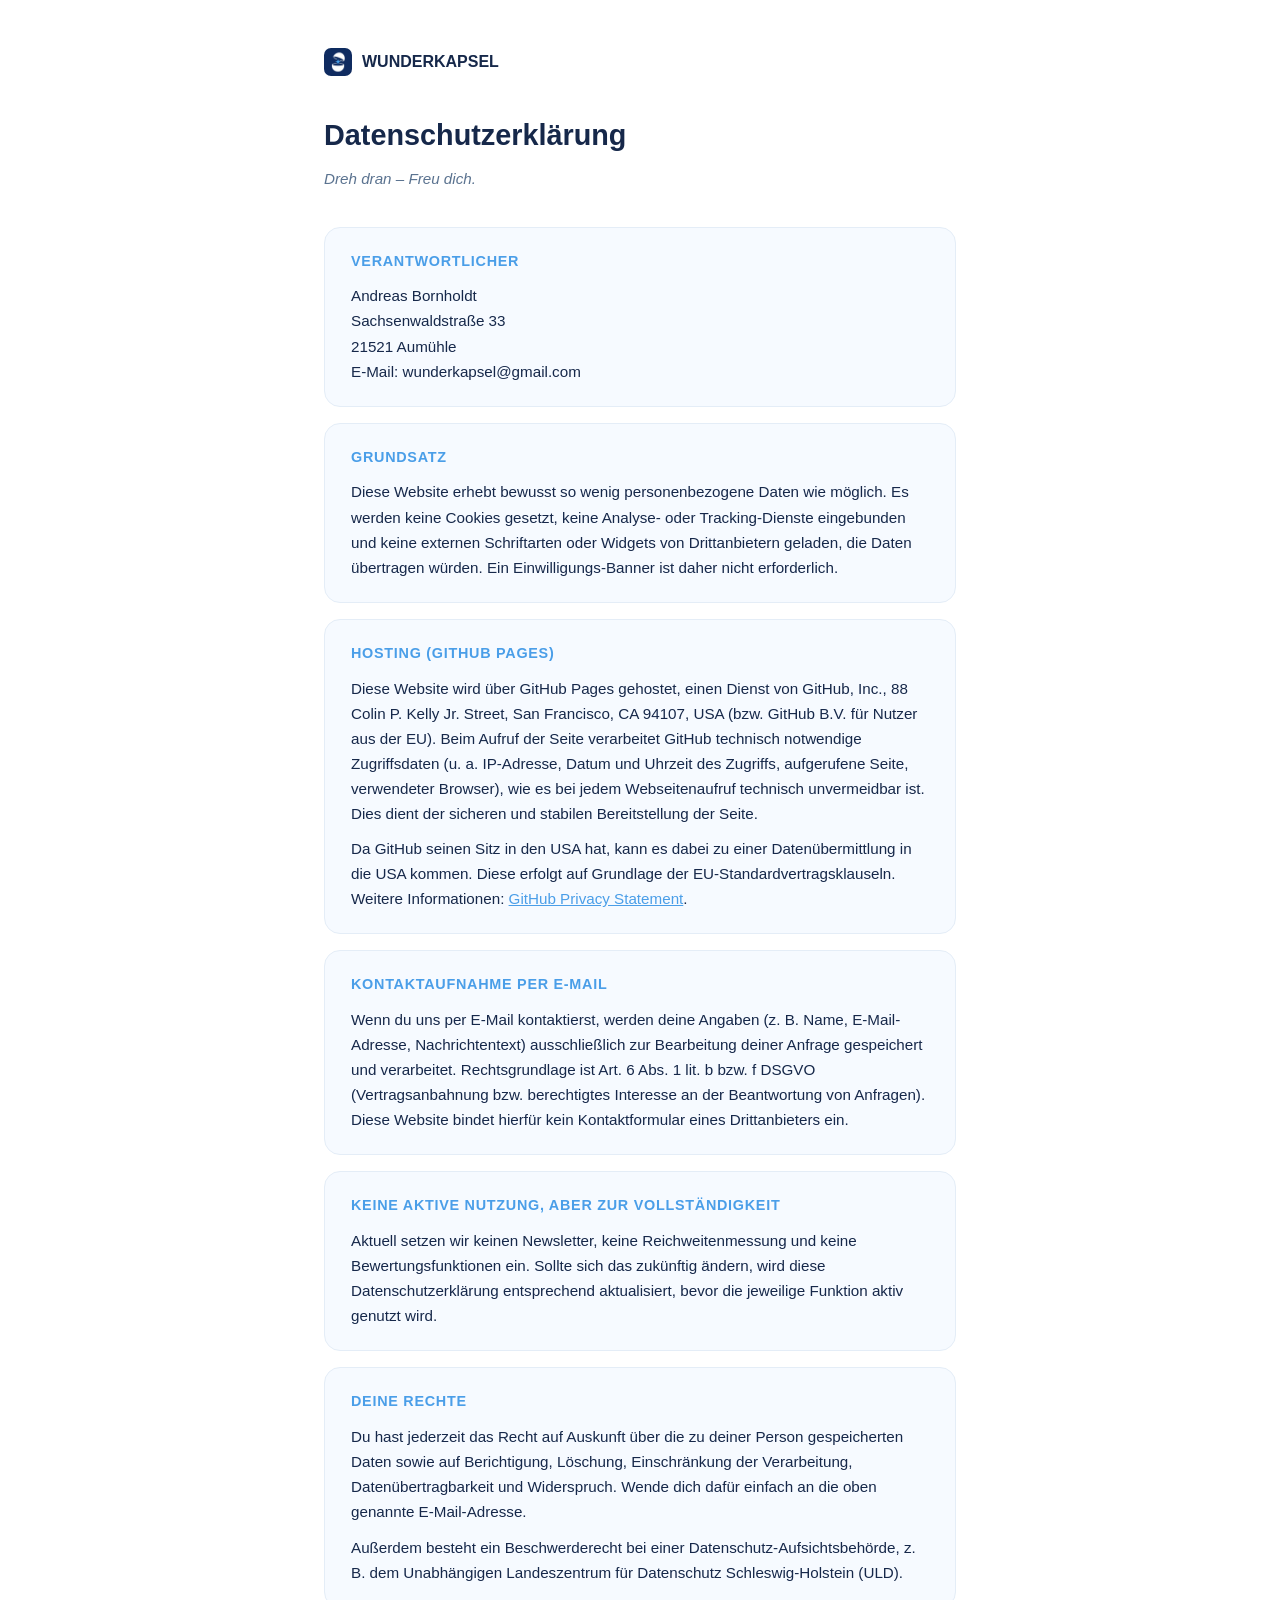
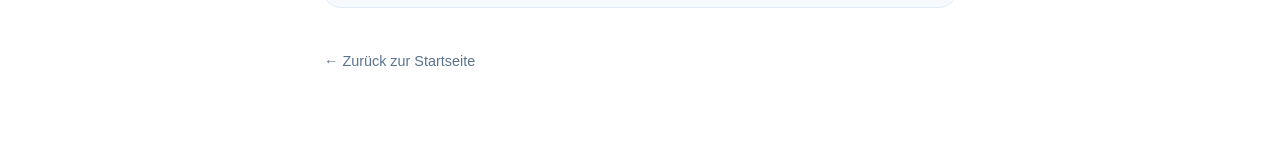
==== datenschutz.html @ c0643ee6 "Add files via upload" ====
<!DOCTYPE html>
<html lang="de">
<head>
<meta charset="UTF-8">
<meta name="viewport" content="width=device-width, initial-scale=1, viewport-fit=cover">
<title>Datenschutzerklärung – Wunderkapsel</title>
<link rel="icon" href="logo.png">
<style>
  :root{
    --navy:#16284A; --blue:#4A9EE8; --blue-soft:#eaf4fd;
    --bg:#ffffff; --surface:#f6faff; --text:#16284A; --text-muted:#5b7390; --border:#e4edf7;
    color-scheme: light dark;
  }
  @media (prefers-color-scheme: dark){
    :root:not([data-theme="light"]){ --bg:#0d1420; --surface:#141f30; --text:#eef4fb; --text-muted:#9bb0c8; --border:#223049; }
  }
  :root[data-theme="dark"]{ --bg:#0d1420; --surface:#141f30; --text:#eef4fb; --text-muted:#9bb0c8; --border:#223049; }
  *{box-sizing:border-box; margin:0; padding:0;}
  body{
    background:var(--bg); color:var(--text);
    font-family:-apple-system,BlinkMacSystemFont,"Segoe UI",Roboto,Helvetica,Arial,sans-serif;
    padding-top:env(safe-area-inset-top,0px); padding-bottom:env(safe-area-inset-bottom,0px);
    line-height:1.65;
  }
  a{color:var(--blue);}
  .wrap{max-width:680px; margin:0 auto; padding:48px 24px 80px;}
  .brand{display:flex; align-items:center; gap:10px; margin-bottom:36px; font-weight:800;}
  .brand img{width:28px; height:28px; border-radius:7px;}
  h1{font-size:1.8rem; margin-bottom:6px;}
  .slogan{color:var(--text-muted); font-style:italic; margin-bottom:36px; font-size:.95rem;}
  section{background:var(--surface); border:1px solid var(--border); border-radius:16px; padding:22px 26px; margin-bottom:16px;}
  h2{font-size:.9rem; text-transform:uppercase; letter-spacing:.05em; color:var(--blue); margin-bottom:10px;}
  p{margin-bottom:10px; font-size:.95rem;}
  p:last-child{margin-bottom:0;}
  ul{margin:0 0 10px 20px; font-size:.95rem;}
  li{margin-bottom:4px;}
  .back{display:inline-block; margin-top:26px; color:var(--text-muted); text-decoration:none; font-size:.9rem;}
</style>
</head>
<body>
<div class="wrap">
  <div class="brand"><img src="logo.png" alt="Wunderkapsel Logo">WUNDERKAPSEL</div>
  <h1>Datenschutzerklärung</h1>
  <div class="slogan">Dreh dran – Freu dich.</div>

  <section>
    <h2>Verantwortlicher</h2>
    <p>Andreas Bornholdt<br>Sachsenwaldstraße 33<br>21521 Aumühle<br>E-Mail: wunderkapsel@gmail.com</p>
  </section>

  <section>
    <h2>Grundsatz</h2>
    <p>Diese Website erhebt bewusst so wenig personenbezogene Daten wie möglich. Es werden keine Cookies gesetzt, keine Analyse- oder Tracking-Dienste eingebunden und keine externen Schriftarten oder Widgets von Drittanbietern geladen, die Daten übertragen würden. Ein Einwilligungs-Banner ist daher nicht erforderlich.</p>
  </section>

  <section>
    <h2>Hosting (GitHub Pages)</h2>
    <p>Diese Website wird über GitHub Pages gehostet, einen Dienst von GitHub, Inc., 88 Colin P. Kelly Jr. Street, San Francisco, CA 94107, USA (bzw. GitHub B.V. für Nutzer aus der EU). Beim Aufruf der Seite verarbeitet GitHub technisch notwendige Zugriffsdaten (u. a. IP-Adresse, Datum und Uhrzeit des Zugriffs, aufgerufene Seite, verwendeter Browser), wie es bei jedem Webseitenaufruf technisch unvermeidbar ist. Dies dient der sicheren und stabilen Bereitstellung der Seite.</p>
    <p>Da GitHub seinen Sitz in den USA hat, kann es dabei zu einer Datenübermittlung in die USA kommen. Diese erfolgt auf Grundlage der EU-Standardvertragsklauseln. Weitere Informationen: <a href="https://docs.github.com/site-policy/privacy-policies/github-general-privacy-statement" target="_blank" rel="noopener">GitHub Privacy Statement</a>.</p>
  </section>

  <section>
    <h2>Kontaktaufnahme per E-Mail</h2>
    <p>Wenn du uns per E-Mail kontaktierst, werden deine Angaben (z. B. Name, E-Mail-Adresse, Nachrichtentext) ausschließlich zur Bearbeitung deiner Anfrage gespeichert und verarbeitet. Rechtsgrundlage ist Art. 6 Abs. 1 lit. b bzw. f DSGVO (Vertragsanbahnung bzw. berechtigtes Interesse an der Beantwortung von Anfragen). Diese Website bindet hierfür kein Kontaktformular eines Drittanbieters ein.</p>
  </section>

  <section>
    <h2>Keine aktive Nutzung, aber zur Vollständigkeit</h2>
    <p>Aktuell setzen wir keinen Newsletter, keine Reichweitenmessung und keine Bewertungsfunktionen ein. Sollte sich das zukünftig ändern, wird diese Datenschutzerklärung entsprechend aktualisiert, bevor die jeweilige Funktion aktiv genutzt wird.</p>
  </section>

  <section>
    <h2>Deine Rechte</h2>
    <p>Du hast jederzeit das Recht auf Auskunft über die zu deiner Person gespeicherten Daten sowie auf Berichtigung, Löschung, Einschränkung der Verarbeitung, Datenübertragbarkeit und Widerspruch. Wende dich dafür einfach an die oben genannte E-Mail-Adresse.</p>
    <p>Außerdem besteht ein Beschwerderecht bei einer Datenschutz-Aufsichtsbehörde, z. B. dem Unabhängigen Landeszentrum für Datenschutz Schleswig-Holstein (ULD).</p>
  </section>

  <a class="back" href="index.html">← Zurück zur Startseite</a>
</div>
</body>
</html>
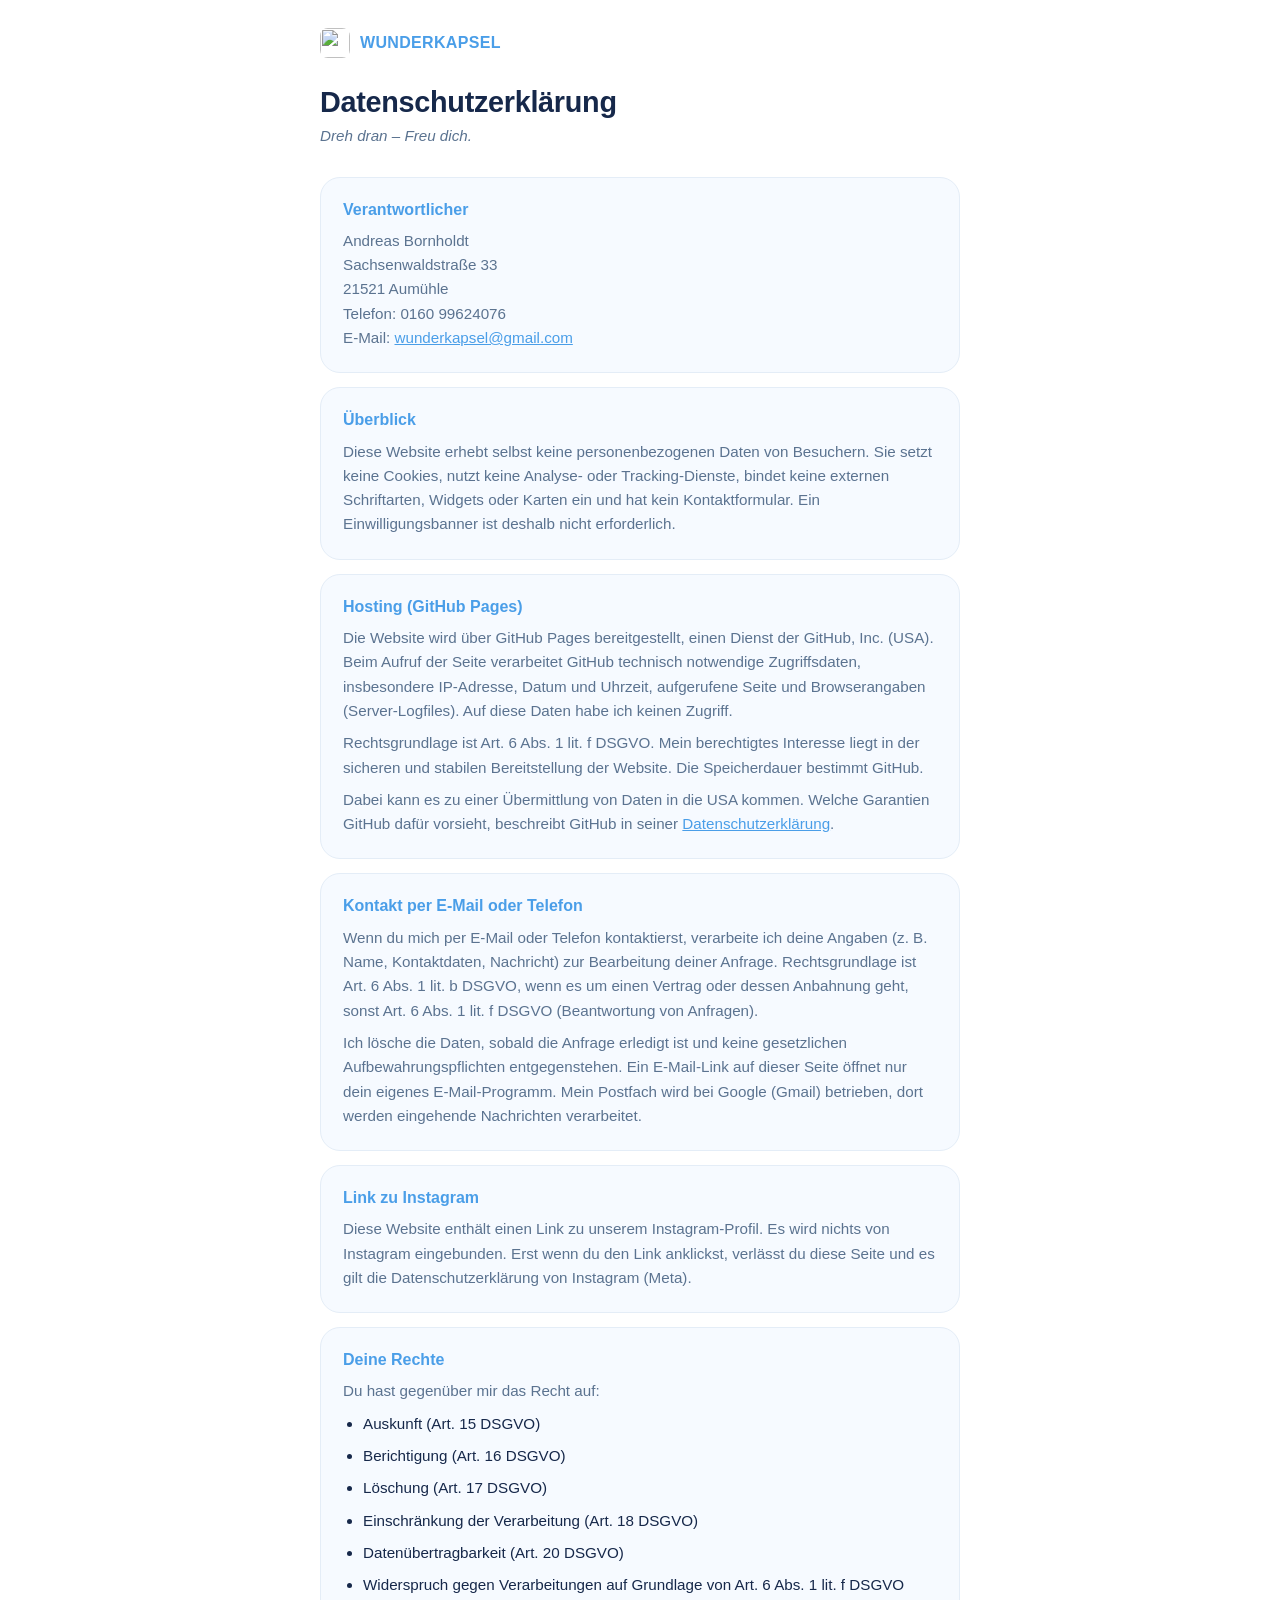
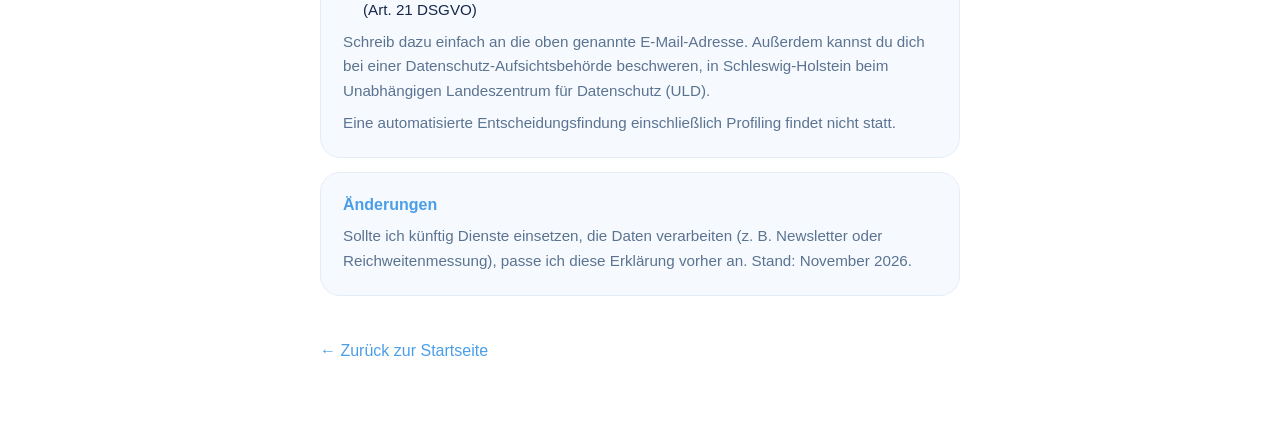
==== commit 19c1279d: "Add files via upload" ====
--- a/datenschutz.html
+++ b/datenschutz.html
@@ -4,78 +4,65 @@
 <meta charset="UTF-8">
 <meta name="viewport" content="width=device-width, initial-scale=1, viewport-fit=cover">
 <title>Datenschutzerklärung – Wunderkapsel</title>
+<meta name="robots" content="noindex">
 <link rel="icon" href="logo.png">
-<style>
-  :root{
-    --navy:#16284A; --blue:#4A9EE8; --blue-soft:#eaf4fd;
-    --bg:#ffffff; --surface:#f6faff; --text:#16284A; --text-muted:#5b7390; --border:#e4edf7;
-    color-scheme: light dark;
-  }
-  @media (prefers-color-scheme: dark){
-    :root:not([data-theme="light"]){ --bg:#0d1420; --surface:#141f30; --text:#eef4fb; --text-muted:#9bb0c8; --border:#223049; }
-  }
-  :root[data-theme="dark"]{ --bg:#0d1420; --surface:#141f30; --text:#eef4fb; --text-muted:#9bb0c8; --border:#223049; }
-  *{box-sizing:border-box; margin:0; padding:0;}
-  body{
-    background:var(--bg); color:var(--text);
-    font-family:-apple-system,BlinkMacSystemFont,"Segoe UI",Roboto,Helvetica,Arial,sans-serif;
-    padding-top:env(safe-area-inset-top,0px); padding-bottom:env(safe-area-inset-bottom,0px);
-    line-height:1.65;
-  }
-  a{color:var(--blue);}
-  .wrap{max-width:680px; margin:0 auto; padding:48px 24px 80px;}
-  .brand{display:flex; align-items:center; gap:10px; margin-bottom:36px; font-weight:800;}
-  .brand img{width:28px; height:28px; border-radius:7px;}
-  h1{font-size:1.8rem; margin-bottom:6px;}
-  .slogan{color:var(--text-muted); font-style:italic; margin-bottom:36px; font-size:.95rem;}
-  section{background:var(--surface); border:1px solid var(--border); border-radius:16px; padding:22px 26px; margin-bottom:16px;}
-  h2{font-size:.9rem; text-transform:uppercase; letter-spacing:.05em; color:var(--blue); margin-bottom:10px;}
-  p{margin-bottom:10px; font-size:.95rem;}
-  p:last-child{margin-bottom:0;}
-  ul{margin:0 0 10px 20px; font-size:.95rem;}
-  li{margin-bottom:4px;}
-  .back{display:inline-block; margin-top:26px; color:var(--text-muted); text-decoration:none; font-size:.9rem;}
-</style>
+<link rel="stylesheet" href="style.css">
 </head>
 <body>
-<div class="wrap">
-  <div class="brand"><img src="logo.png" alt="Wunderkapsel Logo">WUNDERKAPSEL</div>
+<main class="legal">
+  <a class="brand" href="index.html"><img src="logo.png" alt="">WUNDERKAPSEL</a>
   <h1>Datenschutzerklärung</h1>
-  <div class="slogan">Dreh dran – Freu dich.</div>
+  <p class="slogan">Dreh dran – Freu dich.</p>
 
-  <section>
+  <section class="card">
     <h2>Verantwortlicher</h2>
-    <p>Andreas Bornholdt<br>Sachsenwaldstraße 33<br>21521 Aumühle<br>E-Mail: wunderkapsel@gmail.com</p>
+    <p>Andreas Bornholdt<br>Sachsenwaldstraße 33<br>21521 Aumühle<br>Telefon: 0160 99624076<br>E-Mail: <a href="mailto:wunderkapsel@gmail.com">wunderkapsel@gmail.com</a></p>
   </section>
 
-  <section>
-    <h2>Grundsatz</h2>
-    <p>Diese Website erhebt bewusst so wenig personenbezogene Daten wie möglich. Es werden keine Cookies gesetzt, keine Analyse- oder Tracking-Dienste eingebunden und keine externen Schriftarten oder Widgets von Drittanbietern geladen, die Daten übertragen würden. Ein Einwilligungs-Banner ist daher nicht erforderlich.</p>
+  <section class="card">
+    <h2>Überblick</h2>
+    <p>Diese Website erhebt selbst keine personenbezogenen Daten von Besuchern. Sie setzt keine Cookies, nutzt keine Analyse- oder Tracking-Dienste, bindet keine externen Schriftarten, Widgets oder Karten ein und hat kein Kontaktformular. Ein Einwilligungsbanner ist deshalb nicht erforderlich.</p>
   </section>
 
-  <section>
+  <section class="card">
     <h2>Hosting (GitHub Pages)</h2>
-    <p>Diese Website wird über GitHub Pages gehostet, einen Dienst von GitHub, Inc., 88 Colin P. Kelly Jr. Street, San Francisco, CA 94107, USA (bzw. GitHub B.V. für Nutzer aus der EU). Beim Aufruf der Seite verarbeitet GitHub technisch notwendige Zugriffsdaten (u. a. IP-Adresse, Datum und Uhrzeit des Zugriffs, aufgerufene Seite, verwendeter Browser), wie es bei jedem Webseitenaufruf technisch unvermeidbar ist. Dies dient der sicheren und stabilen Bereitstellung der Seite.</p>
-    <p>Da GitHub seinen Sitz in den USA hat, kann es dabei zu einer Datenübermittlung in die USA kommen. Diese erfolgt auf Grundlage der EU-Standardvertragsklauseln. Weitere Informationen: <a href="https://docs.github.com/site-policy/privacy-policies/github-general-privacy-statement" target="_blank" rel="noopener">GitHub Privacy Statement</a>.</p>
+    <p>Die Website wird über GitHub Pages bereitgestellt, einen Dienst der GitHub, Inc. (USA). Beim Aufruf der Seite verarbeitet GitHub technisch notwendige Zugriffsdaten, insbesondere IP-Adresse, Datum und Uhrzeit, aufgerufene Seite und Browserangaben (Server-Logfiles). Auf diese Daten habe ich keinen Zugriff.</p>
+    <p>Rechtsgrundlage ist Art. 6 Abs. 1 lit. f DSGVO. Mein berechtigtes Interesse liegt in der sicheren und stabilen Bereitstellung der Website. Die Speicherdauer bestimmt GitHub.</p>
+    <p>Dabei kann es zu einer Übermittlung von Daten in die USA kommen. Welche Garantien GitHub dafür vorsieht, beschreibt GitHub in seiner <a href="https://docs.github.com/site-policy/privacy-policies/github-general-privacy-statement" target="_blank" rel="noopener">Datenschutzerklärung</a>.</p>
   </section>
 
-  <section>
-    <h2>Kontaktaufnahme per E-Mail</h2>
-    <p>Wenn du uns per E-Mail kontaktierst, werden deine Angaben (z. B. Name, E-Mail-Adresse, Nachrichtentext) ausschließlich zur Bearbeitung deiner Anfrage gespeichert und verarbeitet. Rechtsgrundlage ist Art. 6 Abs. 1 lit. b bzw. f DSGVO (Vertragsanbahnung bzw. berechtigtes Interesse an der Beantwortung von Anfragen). Diese Website bindet hierfür kein Kontaktformular eines Drittanbieters ein.</p>
+  <section class="card">
+    <h2>Kontakt per E-Mail oder Telefon</h2>
+    <p>Wenn du mich per E-Mail oder Telefon kontaktierst, verarbeite ich deine Angaben (z. B. Name, Kontaktdaten, Nachricht) zur Bearbeitung deiner Anfrage. Rechtsgrundlage ist Art. 6 Abs. 1 lit. b DSGVO, wenn es um einen Vertrag oder dessen Anbahnung geht, sonst Art. 6 Abs. 1 lit. f DSGVO (Beantwortung von Anfragen).</p>
+    <p>Ich lösche die Daten, sobald die Anfrage erledigt ist und keine gesetzlichen Aufbewahrungspflichten entgegenstehen. Ein E-Mail-Link auf dieser Seite öffnet nur dein eigenes E-Mail-Programm. Mein Postfach wird bei Google (Gmail) betrieben, dort werden eingehende Nachrichten verarbeitet.</p>
   </section>
 
-  <section>
-    <h2>Keine aktive Nutzung, aber zur Vollständigkeit</h2>
-    <p>Aktuell setzen wir keinen Newsletter, keine Reichweitenmessung und keine Bewertungsfunktionen ein. Sollte sich das zukünftig ändern, wird diese Datenschutzerklärung entsprechend aktualisiert, bevor die jeweilige Funktion aktiv genutzt wird.</p>
+  <section class="card">
+    <h2>Link zu Instagram</h2>
+    <p>Diese Website enthält einen Link zu unserem Instagram-Profil. Es wird nichts von Instagram eingebunden. Erst wenn du den Link anklickst, verlässt du diese Seite und es gilt die Datenschutzerklärung von Instagram (Meta).</p>
   </section>
 
-  <section>
+  <section class="card">
     <h2>Deine Rechte</h2>
-    <p>Du hast jederzeit das Recht auf Auskunft über die zu deiner Person gespeicherten Daten sowie auf Berichtigung, Löschung, Einschränkung der Verarbeitung, Datenübertragbarkeit und Widerspruch. Wende dich dafür einfach an die oben genannte E-Mail-Adresse.</p>
-    <p>Außerdem besteht ein Beschwerderecht bei einer Datenschutz-Aufsichtsbehörde, z. B. dem Unabhängigen Landeszentrum für Datenschutz Schleswig-Holstein (ULD).</p>
+    <p>Du hast gegenüber mir das Recht auf:</p>
+    <ul>
+      <li>Auskunft (Art. 15 DSGVO)</li>
+      <li>Berichtigung (Art. 16 DSGVO)</li>
+      <li>Löschung (Art. 17 DSGVO)</li>
+      <li>Einschränkung der Verarbeitung (Art. 18 DSGVO)</li>
+      <li>Datenübertragbarkeit (Art. 20 DSGVO)</li>
+      <li>Widerspruch gegen Verarbeitungen auf Grundlage von Art. 6 Abs. 1 lit. f DSGVO (Art. 21 DSGVO)</li>
+    </ul>
+    <p>Schreib dazu einfach an die oben genannte E-Mail-Adresse. Außerdem kannst du dich bei einer Datenschutz-Aufsichtsbehörde beschweren, in Schleswig-Holstein beim Unabhängigen Landeszentrum für Datenschutz (ULD).</p>
+    <p>Eine automatisierte Entscheidungsfindung einschließlich Profiling findet nicht statt.</p>
+  </section>
+
+  <section class="card">
+    <h2>Änderungen</h2>
+    <p>Sollte ich künftig Dienste einsetzen, die Daten verarbeiten (z. B. Newsletter oder Reichweitenmessung), passe ich diese Erklärung vorher an. Stand: November 2026.</p>
   </section>
 
   <a class="back" href="index.html">← Zurück zur Startseite</a>
-</div>
+</main>
 </body>
 </html>
--- a/style.css
+++ b/style.css
@@ -0,0 +1,97 @@
+:root{--navy:#16284A;--blue:#4A9EE8;--soft:#eaf4fd;--surface:#f6faff;--muted:#5b7390;--border:#e4edf7;color-scheme:light}
+*{box-sizing:border-box;margin:0;padding:0}
+html{scroll-behavior:smooth;scroll-padding-top:76px;-webkit-text-size-adjust:100%}
+body{background:#fff;color:var(--navy);font:16px/1.6 -apple-system,BlinkMacSystemFont,"Segoe UI",Roboto,Helvetica,Arial,sans-serif;padding-bottom:env(safe-area-inset-bottom,0px)}
+a{color:inherit}
+:focus-visible{outline:3px solid var(--blue);outline-offset:3px;border-radius:6px}
+
+/* Layout: .wrap nur Breite/Seitenrand, .sec nur Abstand oben/unten (gleiche Spezifität, .sec steht danach) */
+.wrap{max-width:1040px;margin:0 auto;padding-left:max(20px,env(safe-area-inset-left,0px));padding-right:max(20px,env(safe-area-inset-right,0px))}
+.sec{padding-top:64px;padding-bottom:64px}
+
+header{position:sticky;top:0;z-index:50;background:rgba(255,255,255,.94);-webkit-backdrop-filter:blur(10px);backdrop-filter:blur(10px);border-bottom:1px solid var(--border);padding-top:env(safe-area-inset-top,0px)}
+.bar{display:flex;align-items:center;justify-content:space-between;gap:12px;min-height:60px}
+.brand{display:flex;align-items:center;gap:10px;font-weight:800;letter-spacing:.02em;text-decoration:none;white-space:nowrap}
+.brand img{width:30px;height:30px;border-radius:8px}
+.links{display:none;gap:24px;font-size:.92rem;font-weight:600}
+.links a{text-decoration:none;color:var(--muted);white-space:nowrap}
+.links a:hover{color:var(--blue)}
+
+.btn{display:inline-flex;align-items:center;justify-content:center;min-height:48px;padding:0 24px;border-radius:999px;font-weight:700;font-size:1rem;text-decoration:none;border:2px solid transparent;background:var(--navy);color:#fff;white-space:nowrap}
+.btn:hover{background:var(--blue)}
+.btn.ghost{background:none;border-color:var(--border);color:var(--navy)}
+.btn.ghost:hover{border-color:var(--blue);color:var(--blue)}
+.btn.sm{min-height:42px;padding:0 18px;font-size:.88rem}
+
+.hero{padding-top:56px;padding-bottom:40px;text-align:center}
+.hero img{width:88px;height:88px;margin:0 auto 28px;border-radius:20px}
+h1{font-size:clamp(2.1rem,9vw,3.2rem);line-height:1.12;letter-spacing:-.01em;margin-bottom:20px}
+h2{font-size:clamp(1.5rem,6vw,2.1rem);line-height:1.2;margin-bottom:14px}
+.lead{font-size:1.1rem;color:var(--muted);max-width:540px;margin:0 auto 32px}
+.row{display:flex;flex-direction:column;gap:12px;max-width:360px;margin:0 auto}
+.head{text-align:center;max-width:560px;margin:0 auto 40px}
+.head p{color:var(--muted)}
+
+.card{background:var(--surface);border:1px solid var(--border);border-radius:20px;padding:28px 24px}
+.card h3{font-size:1.05rem;margin-bottom:8px}
+.card p{color:var(--muted);font-size:.95rem}
+.steps,.benefits{display:grid;gap:16px}
+.step{text-align:center}
+.num{width:44px;height:44px;border-radius:50%;background:var(--soft);color:var(--blue);font-weight:800;display:flex;align-items:center;justify-content:center;margin:0 auto 16px}
+.benefit{display:flex;gap:14px}
+.dot{width:8px;height:8px;border-radius:50%;background:var(--blue);margin-top:10px;flex-shrink:0}
+
+.price{text-align:center;padding:44px 20px;border:2px solid var(--border);border-radius:24px}
+.big{font-size:clamp(1.7rem,7.5vw,3.4rem);font-weight:800;letter-spacing:-.01em;line-height:1.2}
+.big span{white-space:nowrap}
+.price p{color:var(--muted);margin-top:14px}
+
+.chips{display:grid;grid-template-columns:1fr 1fr;gap:12px}
+.chip{background:var(--surface);border:1px solid var(--border);border-radius:14px;padding:20px 8px;text-align:center;font-weight:700;font-size:.95rem;white-space:nowrap}
+
+.helden{background:var(--soft);border-radius:24px;padding:32px 24px;display:flex;flex-direction:column;gap:20px;align-items:center;text-align:center}
+.mark{width:56px;height:56px;border-radius:16px;background:var(--blue);display:flex;align-items:center;justify-content:center;flex-shrink:0}
+.helden p{color:var(--muted)}
+
+.calc{padding:28px 20px;margin:48px 0}
+.calc h3{font-size:1.2rem;margin-bottom:6px}
+.calc .sub{color:var(--muted);font-size:.92rem;margin-bottom:24px}
+.sv{font-weight:800;font-size:1.15rem;margin-bottom:6px;white-space:nowrap}
+input[type=range]{width:100%;height:36px;accent-color:var(--blue);margin-bottom:20px}
+.res{display:grid;gap:12px;margin-bottom:20px}
+.box{background:#fff;border:1px solid var(--border);border-radius:14px;padding:16px;text-align:center}
+.box small{display:block;font-size:.82rem;color:var(--muted);font-weight:600;margin-bottom:4px}
+.box b{font-size:1.1rem;white-space:nowrap}
+.note{font-size:.82rem;color:var(--muted)}
+
+.faq{display:grid;gap:12px}
+details{background:var(--surface);border:1px solid var(--border);border-radius:14px;padding:18px 20px}
+summary{cursor:pointer;font-weight:700;font-size:.97rem}
+details p{margin-top:12px;color:var(--muted);font-size:.93rem}
+.cta{text-align:center;margin-top:40px}
+
+footer{border-top:1px solid var(--border);padding-top:40px;padding-bottom:40px}
+.foot{display:flex;flex-direction:column;gap:16px}
+.foot-links{display:flex;flex-wrap:wrap;gap:4px 20px;font-size:.9rem}
+.foot-links a{text-decoration:none;color:var(--muted);padding:6px 0}
+.foot-links a:hover{color:var(--blue)}
+.foot-note{color:var(--muted);font-size:.8rem;margin-top:20px}
+
+/* Impressum / Datenschutz */
+.legal{max-width:680px;margin:0 auto;padding:calc(28px + env(safe-area-inset-top,0px)) max(20px,env(safe-area-inset-right,0px)) 64px max(20px,env(safe-area-inset-left,0px))}
+.legal h1{font-size:1.8rem;margin:28px 0 6px}
+.legal .slogan{color:var(--muted);font-style:italic;margin-bottom:28px;font-size:.95rem}
+.legal .card{margin-bottom:14px;padding:22px}
+.legal h2{font-size:1rem;color:var(--blue);margin-bottom:10px}
+.legal p,.legal li{font-size:.95rem;margin-bottom:8px}
+.legal p:last-child{margin-bottom:0}
+.legal ul{margin:0 0 8px 20px}
+.legal a{color:var(--blue);overflow-wrap:anywhere}
+.back{display:inline-block;margin-top:20px;color:var(--muted);text-decoration:none;padding:8px 0}
+
+@media(min-width:560px){.row{flex-direction:row;justify-content:center;max-width:none}}
+@media(min-width:640px){.chips{grid-template-columns:repeat(4,1fr)}.benefits{grid-template-columns:1fr 1fr}.calc{padding:40px}}
+@media(min-width:760px){.steps{grid-template-columns:repeat(3,1fr)}.helden{flex-direction:row;text-align:left;padding:48px 44px;gap:32px}.price{padding:64px 40px}}
+@media(min-width:901px){.links{display:flex}.res{grid-template-columns:repeat(3,1fr)}.sec{padding-top:104px;padding-bottom:104px}.hero{padding-top:88px;padding-bottom:64px}}
+@media(min-width:640px){.foot{flex-direction:row;justify-content:space-between;align-items:center}}
+@media(prefers-reduced-motion:reduce){html{scroll-behavior:auto}}
